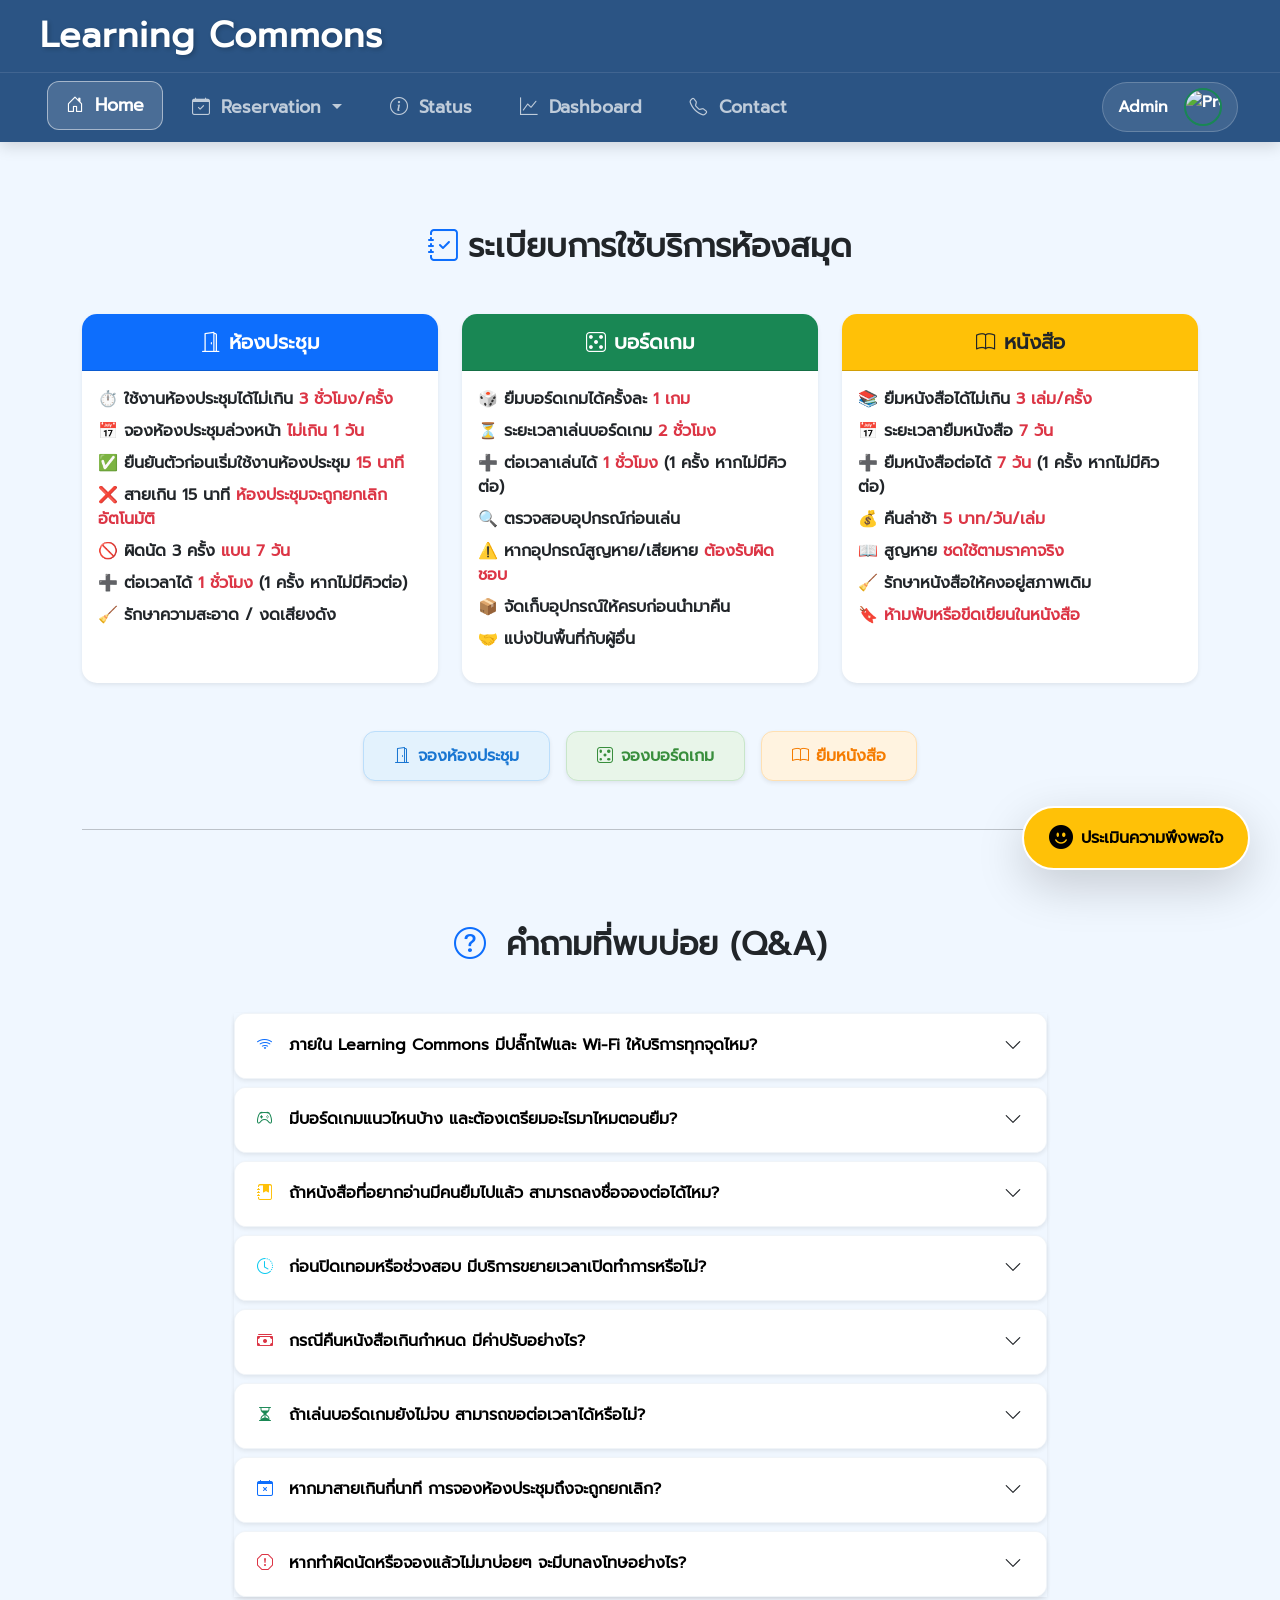
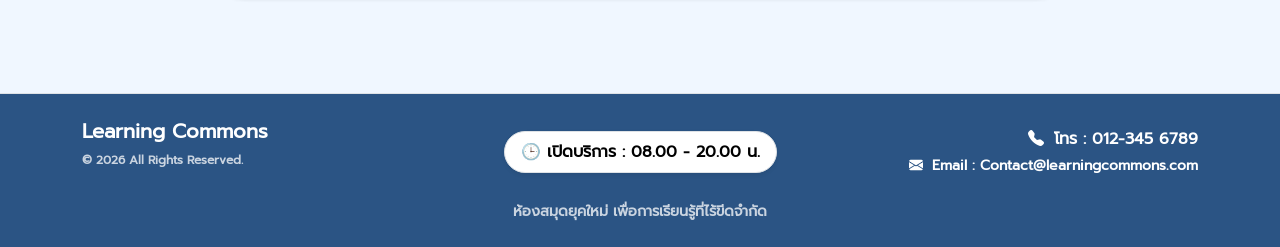
==== index.html @ 5c9a7c36 "Library system - Supabase version" ====
<!DOCTYPE html>
<html lang="en">

<head>
    <meta charset="UTF-8">
    <meta name="viewport" content="width=device-width, initial-scale=1.0">
    <title>Library System</title>
    <link href="https://cdn.jsdelivr.net/npm/bootstrap@5.3.0/dist/css/bootstrap.min.css" rel="stylesheet">
    <link rel="stylesheet" href="https://cdn.jsdelivr.net/npm/bootstrap-icons@1.11.1/font/bootstrap-icons.css">

    <style>
        /* 1. ฟอนต์ Prompt ตัวหนาทั้งเว็บ */
        @font-face {
            font-family: 'PromptRegular';
            src: url('PromptRegular.ttf') format('truetype');
        }
        * {
            font-family: 'PromptRegular' !important;
            font-weight: bold !important;
        }
        body { background-color: #f0f7ff !important; }

        /* 2. การตกแต่ง Header & Navbar */
        .main-header {
            background: #2b5484;
            box-shadow: 0 4px 15px rgba(0,0,0,0.15);
        }

        /* บรรทัดบน: Logo + Title */
        .header-top {
            padding: 15px 40px;
            display: flex;
            align-items: center;
            border-bottom: 1px solid rgba(255,255,255,0.1);
        }
        .nav-logo-large {
            height: 85px;
            width: auto;
            margin-right: 25px;
        }
        .learning-title {
            color: #ffffff;
            font-size: 2.2rem;
            margin: 0;
            letter-spacing: 1px;
            text-shadow: 2px 2px 4px rgba(0,0,0,0.2);
        }

        /* บรรทัดล่าง: Menu + Admin */
        .navbar-custom {
            padding: 5px 30px !important;
        }

        /* เมนูฝั่งซ้าย */
        .navbar-nav .nav-link {
            color: rgba(255,255,255,0.7) !important;
            font-size: 1.1rem;
            padding: 10px 18px !important;
            margin: 5px;
            border: 1px solid transparent;
            border-radius: 12px;
            transition: all 0.3s ease;
        }

        /* Hover & Active State: กรอบจะค้างเมื่ออยู่หน้านั้นๆ */
        .navbar-nav .nav-link:hover,
        .navbar-nav .nav-link.active {
            color: #ffffff !important;
            border: 1px solid rgba(255,255,255,0.5);
            background: rgba(255,255,255,0.15);
            transform: translateY(-2px);
        }

        /* เมนู Admin ฝั่งขวา */
        .admin-dropdown .btn-admin {
            background: rgba(255,255,255,0.1);
            border: 1px solid rgba(255,255,255,0.2);
            border-radius: 50px;
            padding: 5px 15px;
            display: flex;
            align-items: center;
            color: white;
            transition: 0.3s;
        }
        .admin-dropdown .btn-admin:hover {
            background: rgba(255,255,255,0.2);
        }
        .admin-dropdown .dropdown-toggle::after { display: none; }

        /* Dropdown Menu Style */
        .dropdown-menu {
            border-radius: 15px;
            border: none;
            box-shadow: 0 10px 25px rgba(0,0,0,0.2);
            margin-top: 10px;
            padding: 8px;
            overflow: hidden;
        }
        .dropdown-item {
            border-radius: 10px;
            padding: 10px 15px;
            font-size: 0.95rem;
            transition: 0.2s;
        }
        .dropdown-item i { margin-right: 10px; color: #2b5484; }
        .dropdown-item:hover, .dropdown-item.active {
            background-color: #f0f7ff;
            color: #2b5484 !important;
        }
        .dropdown-item.active { font-weight: bold; }
        .text-danger:hover { background-color: #fff1f0 !important; }

        /* สไตล์ระเบียบการ (Rule Cards) */
        .rule-list { list-style: none; }
        .rule-list li {
            position: relative; padding-left: 28px; margin-bottom: 12px;
            font-size: 0.95rem; color: #444; line-height: 1.4;
        }
        .rule-list li::before {
            content: "\F26A"; font-family: "bootstrap-icons";
            position: absolute; left: 0; color: #0d6efd; font-weight: bold;
        }
        .rule-card {
            transition: transform 0.3s ease, box-shadow 0.3s ease;
            border-radius: 15px; overflow: hidden;
        }
        .rule-card:hover { transform: translateY(-10px); box-shadow: 0 12px 25px rgba(0,0,0,0.1) !important; }
        .rule-list b { color: #dc3545; font-weight: 700; }

        /* สไตล์ปุ่ม Action */
        .btn-custom {
            padding: 12px 30px; border-radius: 12px; transition: all 0.3s ease;
            text-decoration: none; display: inline-flex; align-items: center; font-weight: bold;
        }
        .btn-room { background: #e3f2fd; color: #1976d2; border: 1px solid #bbdefb; }
        .btn-game { background: #e8f5e9; color: #388e3c; border: 1px solid #c8e6c9; }
        .btn-book { background: #fff3e0; color: #f57c00; border: 1px solid #ffe0b2; }
        .btn-custom:hover { transform: translateY(-3px) scale(1.05); filter: brightness(0.95); box-shadow: 0 5px 15px rgba(0,0,0,0.08); }

        /* สไตล์ Q&A (คำถามสีดำ - คำตอบสีแดง) */
        .accordion-item {
            border-radius: 12px !important; overflow: hidden;
            border: 1px solid #f0f4f8 !important; background: white;
        }
        .faq-question {
            background-color: white !important;
            color: #000000 !important;
            padding: 22px !important; box-shadow: none !important;
        }
        .faq-question:not(.collapsed) {
            background-color: #f8fbff !important;
            border-bottom: 1px solid #f1f4f9;
        }
        .faq-answer {
            color: #dc3545 !important;
            background-color: #ffffff;
            padding: 20px 25px 20px 65px !important;
            font-size: 1rem; line-height: 1.7;
        }
        .accordion-button::after { background-size: 1.1rem; }

        /* สไตล์ปุ่มลอย (Floating Feedback Button) - สีเหลือง Warning */
        .floating-feedback-btn {
            position: fixed;
            bottom: 30px;
            right: 30px;
            z-index: 9999;
            padding: 12px 25px;
            border-radius: 50px;
            border: 2px solid #fff;
            transition: transform 0.3s ease, box-shadow 0.3s ease;
            display: flex;
            align-items: center;
            background-color: #ffc107 !important;
            color: #000 !important;
        }
        .floating-feedback-btn:hover {
            transform: scale(1.1) translateY(-5px);
            box-shadow: 0 10px 20px rgba(0,0,0,0.2) !important;
        }

        /* ปุ่มส่งใน Modal - เทา-ดำ */
        .submit-btn-custom {
            background-color: #343a40 !important;
            border: none;
            color: #fff !important;
        }
        .submit-btn-custom:hover {
            background-color: #23272b !important;
        }

        /* สไตล์ไอคอนหัวใจ (ตัวโลโก้มีสี แต่ไม่มีพื้นหลัง) */
        .feedback-heart-icon {
            background: none !important;
            box-shadow: none !important;
        }
        .feedback-teal-text {
            color: #17a2b8 !important;
        }

        /* สไตล์ Rating & Modal */
        .rating-option { cursor: pointer; }
        .rating-box { color: #ccc; transition: all 0.2s; }

        .rating-red .btn-check:checked + .rating-box { color: #dc3545 !important; transform: scale(1.2); }
        .rating-yellow .btn-check:checked + .rating-box { color: #ffc107 !important; transform: scale(1.2); }
        .rating-green .btn-check:checked + .rating-box { color: #198754 !important; transform: scale(1.2); }

        .btn-check:checked + .rating-box span { font-weight: bold; color: #212529; }
        .modal-content { background-image: radial-gradient(circle at top right, #fff9e6, #ffffff); }
        .form-control:focus { background-color: #f8f9fa !important; box-shadow: none; border: 1px solid #17a2b8; }

        /* สไตล์ของ Footer */
        .main-footer {
            background: #2b5484;
            color: white;
            padding: 25px 0;
            border-top: 3px solid rgba(255,255,255,0.1);
            width: 100%;
            margin-top: auto;
        }
        .footer-contact-pill {
            background: rgba(255,255,255,0.15);
            padding: 10px 25px;
            border-radius: 50px;
            display: inline-block;
            font-size: 1.1rem;
            border: 1px solid rgba(255,255,255,0.2);
        }
        .accordion { margin-bottom: 0 !important; }
    </style>
</head>

<body>

<header class="main-header sticky-top">
    <div class="header-top d-none d-lg-flex">
        <img src="Pic-Decorate/logo.png" alt="Logo" class="nav-logo-large" onerror="this.style.display='none'">
        <h1 class="learning-title">Learning Commons</h1>
    </div>

    <nav class="navbar navbar-expand-lg navbar-dark navbar-custom">
        <div class="container-fluid">
            <button class="navbar-toggler" type="button" data-bs-toggle="collapse" data-bs-target="#navContent">
                <span class="navbar-toggler-icon"></span>
            </button>

            <div class="collapse navbar-collapse" id="navContent">
                <ul class="navbar-nav me-auto">
                    <li class="nav-item">
                        <a class="nav-link active" href="Index.html">
                            <i class="bi bi-house-door me-1"></i> Home
                        </a>
                    </li>

                    <li class="nav-item dropdown">
                        <a class="nav-link dropdown-toggle" href="#" role="button" data-bs-toggle="dropdown">
                            <i class="bi bi-calendar-check me-1"></i> Reservation
                        </a>
                        <ul class="dropdown-menu">
                            <li><a class="dropdown-item" href="Boardgame.html">Boardgames</a></li>
                            <li><hr class="dropdown-divider"></li>
                            <li><a class="dropdown-item" href="Book.html">Books</a></li>
                            <li><hr class="dropdown-divider"></li>
                            <li><a class="dropdown-item" href="Room.html">Rooms</a></li>
                        </ul>
                    </li>

                    <li class="nav-item">
                        <a class="nav-link" href="Status.html">
                            <i class="bi bi-info-circle me-1"></i> Status
                        </a>
                    </li>

                    <li class="nav-item">
                        <a class="nav-link" href="Dashboard.html">
                            <i class="bi bi-graph-up me-1"></i> Dashboard
                        </a>
                    </li>

                    <li class="nav-item">
                        <a class="nav-link" href="Contact.html">
                            <i class="bi bi-telephone me-1"></i> Contact
                        </a>
                    </li>
                </ul>

                <div class="dropdown admin-dropdown">
                    <button class="btn btn-admin dropdown-toggle" type="button" data-bs-toggle="dropdown">
                        <span class="me-3 fw-bold d-none d-sm-inline">Admin</span>
                        <img src="https://ui-avatars.com/api/?name=Admin&background=0D8ABC&color=fff"
                             alt="Profile" width="38" height="38" class="rounded-circle border border-2 border-success">
                    </button>
                    <ul class="dropdown-menu dropdown-menu-end shadow">
                        <li><a class="dropdown-item" href="Profile.html"><i class="bi bi-person-circle"></i> My Profile</a></li>
                        <li><a class="dropdown-item" href="Settings.html"><i class="bi bi-gear-fill"></i> Settings</a></li>
                        <li><hr class="dropdown-divider"></li>
                        <li><a class="dropdown-item text-danger" href="Logout.html"><i class="bi bi-box-arrow-right"></i> Sign Out</a></li>
                    </ul>
                </div>
            </div>
        </div>
    </nav>
</header>

<!-- Home -->
<div class="container py-5">
    <h2 class="text-center mb-5 fw-bold text-dark">
        <br>
        <i class="bi bi-journal-check me-2 text-primary"></i>ระเบียบการใช้บริการห้องสมุด
    </h2>

    <div class="row g-4 justify-content-center">
        <div class="col-lg-4 col-md-6">
            <div class="card h-100 border-0 shadow-sm rule-card">
                <div class="card-header bg-primary text-white py-3 text-center">
                    <h5 class="card-title mb-0"><i class="bi bi-door-open me-2"></i>ห้องประชุม</h5>
                </div>
                <div class="card-body">
                    <ul class="list-unstyled">
                        <li class="mb-2">⏱️ ใช้งานห้องประชุมได้ไม่เกิน <b class="text-danger">3 ชั่วโมง/ครั้ง</b></li>
                        <li class="mb-2">📅 จองห้องประชุมล่วงหน้า <b class="text-danger">ไม่เกิน 1 วัน</b></li>
                        <li class="mb-2">✅ ยืนยันตัวก่อนเริ่มใช้งานห้องประชุม <b class="text-danger">15 นาที</b></li>
                        <li class="mb-2">❌ สายเกิน 15 นาที <b class="text-danger">ห้องประชุมจะถูกยกเลิกอัตโนมัติ</b></li>
                        <li class="mb-2">🚫 ผิดนัด 3 ครั้ง <b class="text-danger">แบน 7 วัน</b></li>
                        <li class="mb-2">➕ ต่อเวลาได้ <b class="text-danger">1 ชั่วโมง</b> (1 ครั้ง หากไม่มีคิวต่อ)</li>
                        <li class="mb-2">🧹 รักษาความสะอาด / งดเสียงดัง</li>
                    </ul>
                </div>
            </div>
        </div>

        <div class="col-lg-4 col-md-6">
            <div class="card h-100 border-0 shadow-sm rule-card">
                <div class="card-header bg-success text-white py-3 text-center">
                    <h5 class="card-title mb-0"><i class="bi bi-dice-5 me-2"></i>บอร์ดเกม</h5>
                </div>
                <div class="card-body">
                    <ul class="list-unstyled">
                        <li class="mb-2">🎲 ยืมบอร์ดเกมได้ครั้งละ <b class="text-danger">1 เกม</b></li>
                        <li class="mb-2">⏳ ระยะเวลาเล่นบอร์ดเกม <b class="text-danger">2 ชั่วโมง</b></li>
                        <li class="mb-2">➕ ต่อเวลาเล่นได้ <b class="text-danger">1 ชั่วโมง</b> (1 ครั้ง หากไม่มีคิวต่อ)</li>
                        <li class="mb-2">🔍 ตรวจสอบอุปกรณ์ก่อนเล่น</li>
                        <li class="mb-2">⚠️ หากอุปกรณ์สูญหาย/เสียหาย <b class="text-danger">ต้องรับผิดชอบ</b></li>
                        <li class="mb-2">📦 จัดเก็บอุปกรณ์ให้ครบก่อนนำมาคืน</li>
                        <li class="mb-2">🤝 แบ่งปันพื้นที่กับผู้อื่น</li>
                    </ul>
                </div>
            </div>
        </div>

        <div class="col-lg-4 col-md-12">
            <div class="card h-100 border-0 shadow-sm rule-card">
                <div class="card-header bg-warning text-dark py-3 text-center">
                    <h5 class="card-title mb-0"><i class="bi bi-book me-2"></i>หนังสือ</h5>
                </div>
                <div class="card-body">
                    <ul class="list-unstyled">
                        <li class="mb-2">📚 ยืมหนังสือได้ไม่เกิน <b class="text-danger">3 เล่ม/ครั้ง</b></li>
                        <li class="mb-2">📅 ระยะเวลายืมหนังสือ <b class="text-danger">7 วัน</b></li>
                        <li class="mb-2">➕ ยืมหนังสือต่อได้ <b class="text-danger">7 วัน</b> (1 ครั้ง หากไม่มีคิวต่อ)</li>
                        <li class="mb-2">💰 คืนล่าช้า <b class="text-danger">5 บาท/วัน/เล่ม</b></li>
                        <li class="mb-2">📖 สูญหาย <b class="text-danger">ชดใช้ตามราคาจริง</b></li>
                        <li class="mb-2">🧹 รักษาหนังสือให้คงอยู่สภาพเดิม</li>
                        <li class="mb-2">🔖 <span class="text-danger"><b>ห้ามพับหรือขีดเขียนในหนังสือ</b></span></li>
                    </ul>
                </div>
            </div>
        </div>
    </div>
    <br>
    <br>

    <div class="action-group d-flex justify-content-center flex-wrap gap-3 mb-5">
        <a href="Room.html" class="btn btn-custom btn-room shadow-sm">
            <i class="bi bi-door-open me-2"></i> จองห้องประชุม
        </a>
        <a href="Boardgame.html" class="btn btn-custom btn-game shadow-sm">
            <i class="bi bi-dice-5 me-2"></i> จองบอร์ดเกม
        </a>
        <a href="Book.html" class="btn btn-custom btn-book shadow-sm">
            <i class="bi bi-book me-2"></i> ยืมหนังสือ
        </a>
    </div>

    <hr class="container opacity-10 my-5">

    <div class="container py-5">
        <h2 class="text-center mb-5 fw-bold text-dark">
            <i class="bi bi-question-circle me-2 text-primary"></i> คำถามที่พบบ่อย (Q&A)
        </h2>

        <div class="row justify-content-center">
            <div class="col-lg-9">
                <div class="accordion shadow-sm" id="mainFaqAccordion">

                    <div class="accordion-item border-0 mb-2 shadow-sm">
                        <h2 class="accordion-header">
                            <button class="accordion-button collapsed faq-question fw-bold" type="button" data-bs-toggle="collapse" data-bs-target="#faq1">
                                <i class="bi bi-wifi me-3 text-primary"></i> ภายใน Learning Commons มีปลั๊กไฟและ Wi-Fi ให้บริการทุกจุดไหม?
                            </button>
                        </h2>
                        <div id="faq1" class="accordion-collapse collapse" data-bs-parent="#mainFaqAccordion">
                            <div class="accordion-body faq-answer">
                                ตอบ : มีปลั๊กไฟและสัญญาณ Wi-Fi ความเร็วสูงครอบคลุมทุกที่นั่ง เพื่อสนับสนุนการทำงานและการวิจัยของสมาชิกอย่างเต็มที่
                            </div>
                        </div>
                    </div>

                    <div class="accordion-item border-0 mb-2 shadow-sm">
                        <h2 class="accordion-header">
                            <button class="accordion-button collapsed faq-question fw-bold" type="button" data-bs-toggle="collapse" data-bs-target="#faq2">
                                <i class="bi bi-controller me-3 text-success"></i> มีบอร์ดเกมแนวไหนบ้าง และต้องเตรียมอะไรมาไหมตอนยืม?
                            </button>
                        </h2>
                        <div id="faq2" class="accordion-collapse collapse" data-bs-parent="#mainFaqAccordion">
                            <div class="accordion-body faq-answer">
                                ตอบ : เรามีบอร์ดเกมหลากหลายแนว ทั้งแนววางแผนและปาร์ตี้ เพียงยื่นบัตรสมาชิกก็ยืมได้ครั้งละ 1 เกม เล่นได้ 2 ชั่วโมง
                            </div>
                        </div>
                    </div>

                    <div class="accordion-item border-0 mb-2 shadow-sm">
                        <h2 class="accordion-header">
                            <button class="accordion-button collapsed faq-question fw-bold" type="button" data-bs-toggle="collapse" data-bs-target="#faq3">
                                <i class="bi bi-journal-bookmark-fill me-3 text-warning"></i> ถ้าหนังสือที่อยากอ่านมีคนยืมไปแล้ว สามารถลงชื่อจองต่อได้ไหม?
                            </button>
                        </h2>
                        <div id="faq3" class="accordion-collapse collapse" data-bs-parent="#mainFaqAccordion">
                            <div class="accordion-body faq-answer">
                                ตอบ : สามารถลงชื่อจองคิวไว้ได้ ซึ่งหนังสือที่มีคิวจองต่อจะไม่สามารถต่ออายุการยืมได้ เพื่อแบ่งปันให้สมาชิกท่านอื่น
                            </div>
                        </div>
                    </div>

                    <div class="accordion-item border-0 mb-2 shadow-sm">
                        <h2 class="accordion-header">
                            <button class="accordion-button collapsed faq-question fw-bold" type="button" data-bs-toggle="collapse" data-bs-target="#faq4">
                                <i class="bi bi-clock-history me-3 text-info"></i> ก่อนปิดเทอมหรือช่วงสอบ มีบริการขยายเวลาเปิดทำการหรือไม่?
                            </button>
                        </h2>
                        <div id="faq4" class="accordion-collapse collapse" data-bs-parent="#mainFaqAccordion">
                            <div class="accordion-body faq-answer">
                                ตอบ : ในช่วงสัปดาห์สอบ Learning Commons มักจะมีกิจกรรม "Open Late" ขยายเวลาให้บริการ สามารถติดตามประกาศได้ทางหน้าเพจของเรา
                            </div>
                        </div>
                    </div>

                    <div class="accordion-item border-0 mb-2 shadow-sm">
                        <h2 class="accordion-header">
                            <button class="accordion-button collapsed faq-question fw-bold" type="button" data-bs-toggle="collapse" data-bs-target="#faq5">
                                <i class="bi bi-cash-stack me-3 text-danger"></i> กรณีคืนหนังสือเกินกำหนด มีค่าปรับอย่างไร?
                            </button>
                        </h2>
                        <div id="faq5" class="accordion-collapse collapse" data-bs-parent="#mainFaqAccordion">
                            <div class="accordion-body faq-answer">
                                ตอบ : มีค่าปรับเล่มละ 5 บาทต่อวัน
                            </div>
                        </div>
                    </div>

                    <div class="accordion-item border-0 mb-2 shadow-sm">
                        <h2 class="accordion-header">
                            <button class="accordion-button collapsed faq-question fw-bold" type="button" data-bs-toggle="collapse" data-bs-target="#faq6">
                                <i class="bi bi-hourglass-split me-3 text-success"></i> ถ้าเล่นบอร์ดเกมยังไม่จบ สามารถขอต่อเวลาได้หรือไม่?
                            </button>
                        </h2>
                        <div id="faq6" class="accordion-collapse collapse" data-bs-parent="#mainFaqAccordion">
                            <div class="accordion-body faq-answer">
                                ตอบ : สามารถขอต่อเวลาได้อีก 1 ชั่วโมง ในกรณีที่ไม่มีคิวผู้ใช้งานอื่นรอต่ออยู่
                            </div>
                        </div>
                    </div>

                    <div class="accordion-item border-0 mb-2 shadow-sm">
                        <h2 class="accordion-header">
                            <button class="accordion-button collapsed faq-question fw-bold" type="button" data-bs-toggle="collapse" data-bs-target="#faq7">
                                <i class="bi bi-calendar-x me-3 text-primary"></i> หากมาสายเกินกี่นาที การจองห้องประชุมถึงจะถูกยกเลิก?
                            </button>
                        </h2>
                        <div id="faq7" class="accordion-collapse collapse" data-bs-parent="#mainFaqAccordion">
                            <div class="accordion-body faq-answer">
                                ตอบ : ระบบจะยกเลิกการจองโดยอัตโนมัติหากผู้ใช้บริการมายืนยันตัวตนช้ากว่า 15 นาที
                            </div>
                        </div>
                    </div>

                    <div class="accordion-item border-0 shadow-sm">
                        <h2 class="accordion-header">
                            <button class="accordion-button collapsed faq-question fw-bold" type="button" data-bs-toggle="collapse" data-bs-target="#faq8">
                                <i class="bi bi-exclamation-octagon me-3 text-danger"></i> หากทำผิดนัดหรือจองแล้วไม่มาบ่อยๆ จะมีบทลงโทษอย่างไร?
                            </button>
                        </h2>
                        <div id="faq8" class="accordion-collapse collapse" data-bs-parent="#mainFaqAccordion">
                            <div class="accordion-body faq-answer">
                                ตอบ : หากผิดนัดสะสมครบ 3 ครั้ง สมาชิกจะถูกระงับสิทธิ์การใช้งาน (แบน) เป็นเวลา 7 วัน
                            </div>
                        </div>
                    </div>
                </div>
            </div>
        </div>
    </div>
</div>

<!-- Rate -->
<button type="button" class="btn btn-warning shadow-lg floating-feedback-btn" data-bs-toggle="modal" data-bs-target="#feedbackModal">
    <i class="bi bi-emoji-smile-fill fs-4 me-2"></i>
    <span class="fw-bold">ประเมินความพึงพอใจ</span>
</button>

<div class="modal fade" id="feedbackModal" tabindex="-1" aria-hidden="true">
    <div class="modal-dialog modal-dialog-centered">
        <div class="modal-content border-0 shadow" style="border-radius: 20px;">
            <div class="modal-header border-0 pb-0">
                <button type="button" class="btn-close" data-bs-dismiss="modal" aria-label="Close"></button>
            </div>
            <div class="modal-body p-4 pt-0 text-center">
                <div class="feedback-heart-icon mb-3">
                    <i class="bi bi-chat-heart fs-1 feedback-teal-text"></i>
                </div>
                <h4 class="fw-bold text-dark mb-2">เราบริการเป็นอย่างไรบ้าง?</h4>
                <p class="text-muted small mb-4">ความคิดเห็นของท่านช่วยให้เราพัฒนา Learning Commons ให้ดียิ่งขึ้นครับ</p>

                <form action="Index.html" method="GET">
                    <div class="d-flex justify-content-around mb-4">
                        <label class="rating-option rating-red">
                            <input type="radio" name="score" value="1" class="btn-check">
                            <div class="rating-box text-center">
                                <i class="bi bi-emoji-frown fs-1"></i>
                                <span class="d-block small mt-1">ปรับปรุง</span>
                            </div>
                        </label>
                        <label class="rating-option rating-yellow">
                            <input type="radio" name="score" value="3" class="btn-check" checked>
                            <div class="rating-box text-center">
                                <i class="bi bi-emoji-neutral fs-1"></i>
                                <span class="d-block small mt-1">ปานกลาง</span>
                            </div>
                        </label>
                        <label class="rating-option rating-green">
                            <input type="radio" name="score" value="5" class="btn-check">
                            <div class="rating-box text-center">
                                <i class="bi bi-emoji-laughing fs-1"></i>
                                <span class="d-block small mt-1">ดีเยี่ยม</span>
                            </div>
                        </label>
                    </div>

                    <div class="form-floating mb-3">
                        <textarea class="form-control border-0 bg-light" name="comment" placeholder="ข้อเสนอแนะ..." id="floatingTextarea" style="height: 100px; border-radius: 12px;"></textarea>
                        <label for="floatingTextarea" class="text-muted">ข้อเสนอแนะเพิ่มเติม...</label>
                    </div>

                    <button type="submit" class="btn btn-dark w-100 py-3 fw-bold shadow-sm submit-btn-custom" style="border-radius: 12px;">
                        ส่งความคิดเห็น <i class="bi bi-send ms-2"></i>
                    </button>
                </form>
            </div>
        </div>
    </div>
</div>

<!-- Footer -->
<footer class="main-footer py-6" style="background: #2b5484; border-top: 1px solid #dee2e6;">
    <div class="container">
        <div class="row g-4 align-items-center text-center text-md-start">
            <div class="col-md-4">
                <h5 class="col-12">Learning Commons</h5>
                <p class="small opacity-75 " style="font-size: 0.75rem;">&copy; 2026 All Rights Reserved.</p>
            </div>

            <div class="col-md-4 text-center">
                <div class="d-inline-block px-3 py-2 bg-white shadow-sm rounded-pill border">
                    <b class="text-black">🕒 เปิดบริการ : 08.00 - 20.00 น.</b>
                </div>
            </div>

            <div class="col-md-4 text-md-end text-center">
                <div class="mb-1">
                    <i class="bi bi-telephone-fill me-1 text-white"></i>
                    <b>โทร :</b> 012-345 6789
                </div>
                <div class="small">
                    <i class="bi bi-envelope-fill me-1 text-white"></i>
                    <b>Email :</b> Contact@learningcommons.com
                </div>
            </div>
        </div>

        <div class="row mt-3">
            <div class="col-12 text-center opacity-75" style="font-size: 0.90rem;">
                ห้องสมุดยุคใหม่ เพื่อการเรียนรู้ที่ไร้ขีดจำกัด
            </div>
        </div>
    </div>
</footer>

<script src="https://cdn.jsdelivr.net/npm/bootstrap@5.3.0/dist/js/bootstrap.bundle.min.js"></script>
<script>
    window.addEventListener('scroll', function() {
        const btn = document.querySelector('.floating-feedback-btn');
        const footer = document.querySelector('.main-footer');
        if (!footer || !btn) return;

        const scrollPos = window.innerHeight + window.scrollY;
        const footerTop = footer.offsetTop;

        if (scrollPos >= footerTop) {
            btn.style.position = 'absolute';
            btn.style.top = (footerTop - btn.offsetHeight - 30) + 'px';
            btn.style.bottom = 'auto';
        } else {
            btn.style.position = 'fixed';
            btn.style.top = '';
            btn.style.bottom = '30px';
        }
    });
</script>
</body>
</html>
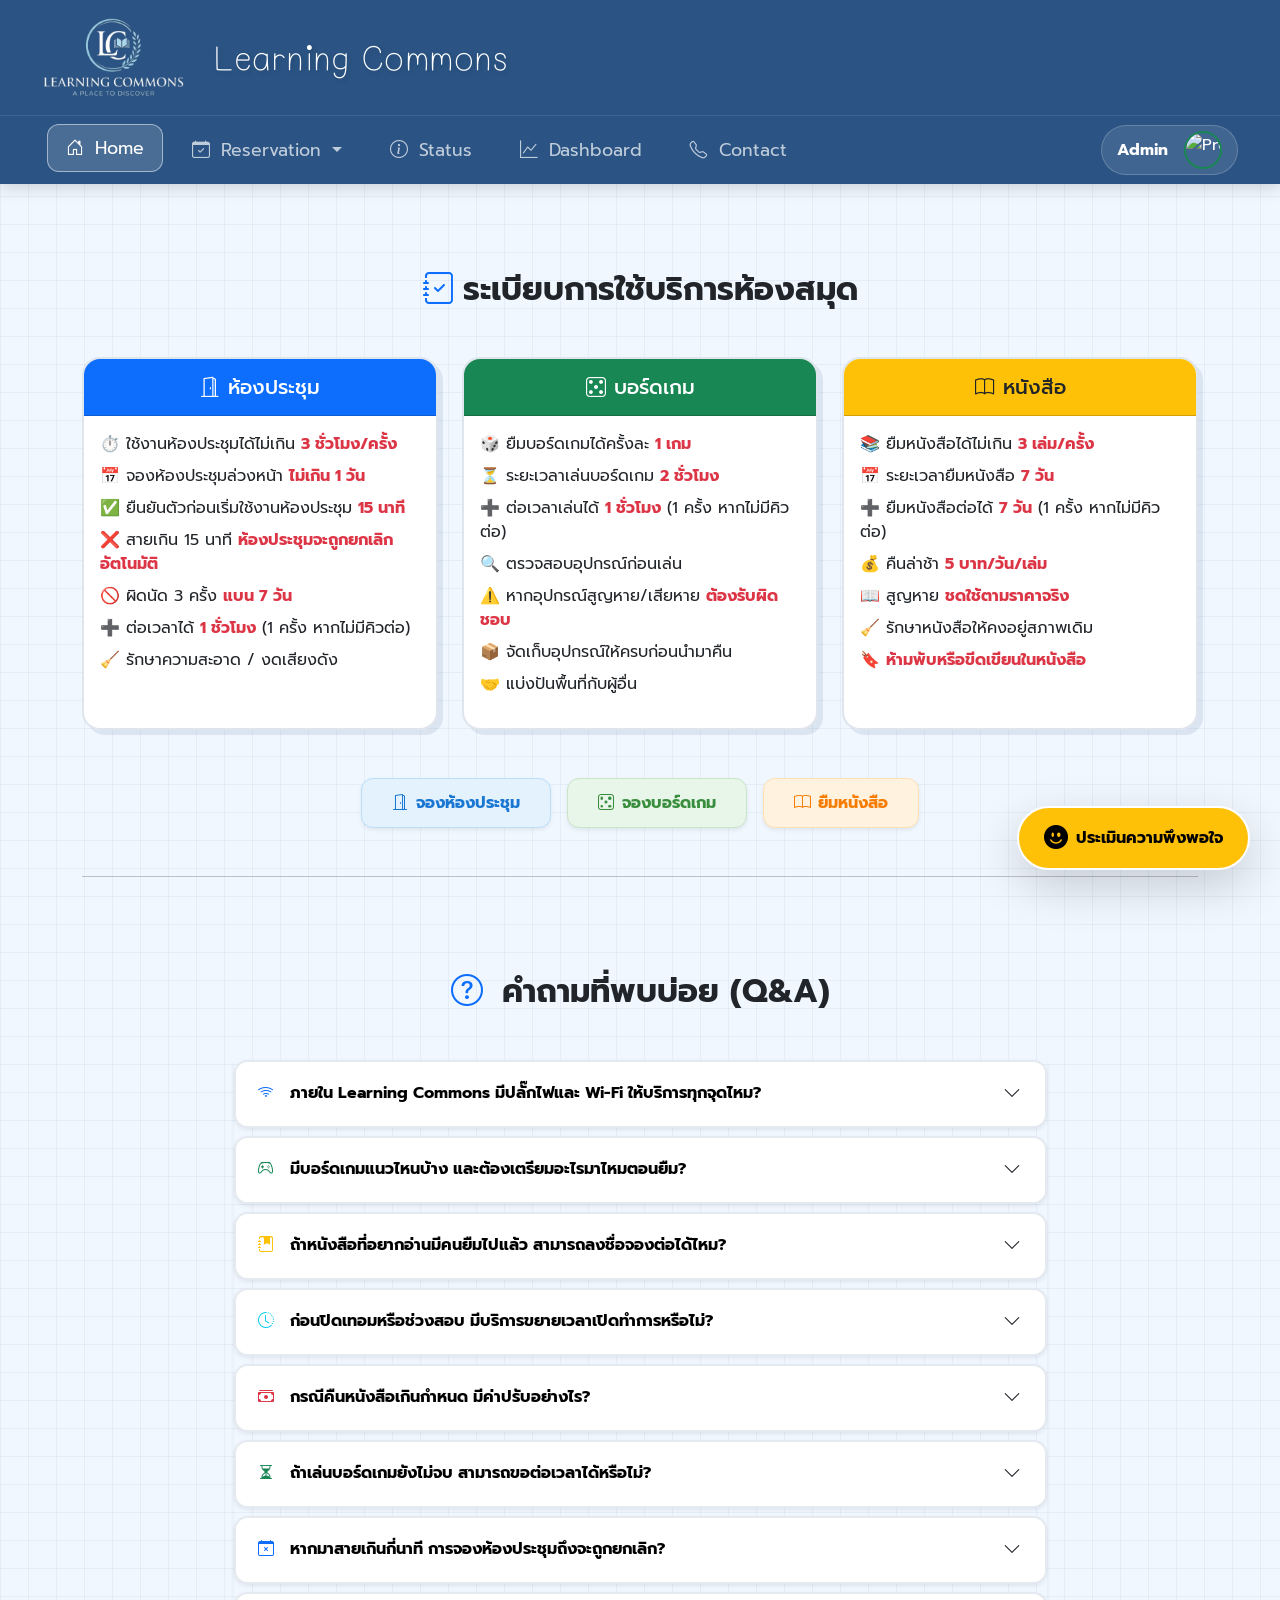
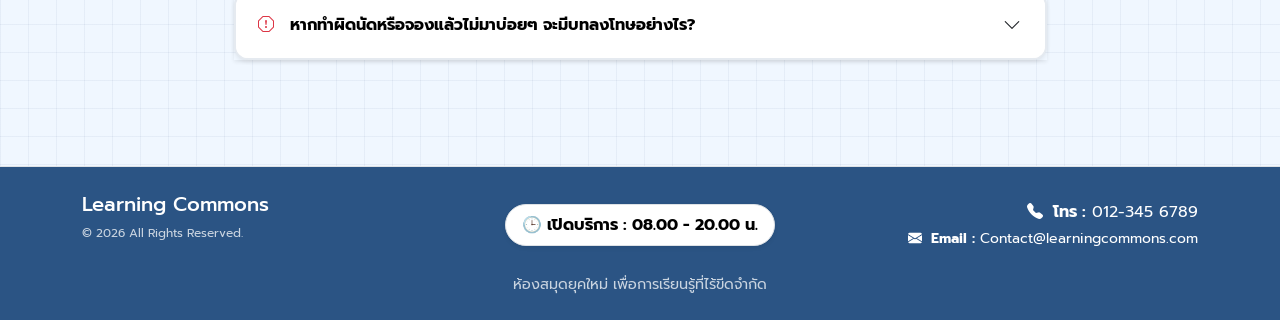
==== commit 791608b0: "update" ====
--- a/index.html
+++ b/index.html
@@ -14,10 +14,7 @@
             font-family: 'PromptRegular';
             src: url('PromptRegular.ttf') format('truetype');
         }
-        * {
-            font-family: 'PromptRegular' !important;
-            font-weight: bold !important;
-        }
+        * { font-family: 'Prompt', 'PromptRegular', sans-serif !important; }
         body { background-color: #f0f7ff !important; }
 
         /* 2. การตกแต่ง Header & Navbar */
@@ -178,6 +175,17 @@
             transform: scale(1.1) translateY(-5px);
             box-shadow: 0 10px 20px rgba(0,0,0,0.2) !important;
         }
+    /* Responsive: บนมือถือย่อปุ่มประเมินความพึงพอใจให้เหลือแค่ไอคอนกลม ไม่บังเนื้อหา */
+    @media (max-width: 576px) {
+        .floating-feedback-btn {
+            width: 52px; height: 52px; padding: 0 !important;
+            border-radius: 50%; justify-content: center;
+            bottom: 16px !important; right: 16px !important;
+        }
+        .floating-feedback-btn .feedback-btn-text { display: none; }
+        .floating-feedback-btn i { margin: 0 !important; font-size: 1.3rem; }
+    }
+
 
         /* ปุ่มส่งใน Modal - เทา-ดำ */
         .submit-btn-custom {
@@ -229,6 +237,12 @@
         }
         .accordion { margin-bottom: 0 !important; }
     </style>
+    <!-- Google Fonts: real "Prompt" weights, so headings/body can differ in weight -->
+    <link rel="preconnect" href="https://fonts.googleapis.com">
+    <link rel="preconnect" href="https://fonts.gstatic.com" crossorigin>
+    <link href="https://fonts.googleapis.com/css2?family=Prompt:wght@300;400;500;600;700;800&display=swap" rel="stylesheet">
+    <!-- Shared decoration styles (same colors, nicer look) -->
+    <link rel="stylesheet" href="decor.css">
 </head>
 
 <body>
@@ -236,7 +250,7 @@
 <header class="main-header sticky-top">
     <div class="header-top d-none d-lg-flex">
         <img src="Pic-Decorate/logo.png" alt="Logo" class="nav-logo-large" onerror="this.style.display='none'">
-        <h1 class="learning-title">Learning Commons</h1>
+        <h1 class="learning-title display-heading">Learning Commons</h1>
     </div>
 
     <nav class="navbar navbar-expand-lg navbar-dark navbar-custom">
@@ -248,7 +262,7 @@
             <div class="collapse navbar-collapse" id="navContent">
                 <ul class="navbar-nav me-auto">
                     <li class="nav-item">
-                        <a class="nav-link active" href="Index.html">
+                        <a class="nav-link active" href="index.html">
                             <i class="bi bi-house-door me-1"></i> Home
                         </a>
                     </li>
@@ -506,7 +520,7 @@
 <!-- Rate -->
 <button type="button" class="btn btn-warning shadow-lg floating-feedback-btn" data-bs-toggle="modal" data-bs-target="#feedbackModal">
     <i class="bi bi-emoji-smile-fill fs-4 me-2"></i>
-    <span class="fw-bold">ประเมินความพึงพอใจ</span>
+    <span class="fw-bold feedback-btn-text">ประเมินความพึงพอใจ</span>
 </button>
 
 <div class="modal fade" id="feedbackModal" tabindex="-1" aria-hidden="true">
@@ -522,7 +536,7 @@
                 <h4 class="fw-bold text-dark mb-2">เราบริการเป็นอย่างไรบ้าง?</h4>
                 <p class="text-muted small mb-4">ความคิดเห็นของท่านช่วยให้เราพัฒนา Learning Commons ให้ดียิ่งขึ้นครับ</p>
 
-                <form action="Index.html" method="GET">
+                <form action="index.html" method="GET">
                     <div class="d-flex justify-content-around mb-4">
                         <label class="rating-option rating-red">
                             <input type="radio" name="score" value="1" class="btn-check">
--- a/decor.css
+++ b/decor.css
@@ -0,0 +1,214 @@
+/* =========================================================
+   decor.css
+   ---------------------------------------------------------
+   Shared "look & feel" file for every page of the site.
+   This file does NOT introduce any new brand colors.
+   It only reuses the colors already in the project:
+     - Primary (navy blue)   #2B5384
+     - Secondary (light bg)  #F0F7FF
+     - Success (green)       #3B6540
+     - Warning (red)         #AB1C1C
+     - Button1 (blue)        #1257A5
+     - Button2 (yellow)      #F4BC13
+   Everything below is only DECORATION: borders, shadows,
+   spacing, animation. No colors were invented.
+   ========================================================= */
+
+/* ---- 1. Brand colors as CSS variables, so the rest of this
+          file (and any future page) can reuse them easily ---- */
+:root {
+    --c-primary: #2B5384;
+    --c-secondary: #F0F7FF;
+    --c-success: #3B6540;
+    --c-warning: #AB1C1C;
+    --c-button1: #1257A5;
+    --c-button2: #F4BC13;
+}
+
+/* ---- 2. Display font for English brand/title text only ----
+   CkPaperDemo.ttf is already in the project folder but was
+   never used. It only has Latin letters, so we use it ONLY
+   for short English titles (like "Learning Commons" or
+   "STATUS") and never for Thai text, so nothing breaks. */
+@font-face {
+    font-family: 'CkPaperDemo';
+    src: url('CkPaperDemo.ttf') format('truetype');
+    font-display: swap;
+}
+.display-heading {
+    font-family: 'CkPaperDemo', 'Prompt', sans-serif !important;
+    letter-spacing: 0.5px;
+}
+
+/* ---- 3. Soft "graph paper" background texture ----
+   A very faint grid using the primary color at low opacity,
+   drawn on top of the existing light-blue background. This
+   is what gives the "poster / sticker" feeling in the
+   reference image, without changing the background color. */
+body {
+    background-color: var(--c-secondary) !important;
+    background-image:
+        linear-gradient(rgba(43, 83, 132, 0.06) 1px, transparent 1px),
+        linear-gradient(90deg, rgba(43, 83, 132, 0.06) 1px, transparent 1px);
+    background-size: 28px 28px;
+}
+
+/* ---- 4. Cards: bolder outline + "sticker" offset shadow ----
+   Instead of a soft blurry shadow, cards now get a crisp,
+   offset shadow in the brand color. Cards also lift slightly
+   on hover, like a sticker being peeled up. */
+.card {
+    border: 2px solid rgba(43, 83, 132, 0.15) !important;
+    border-radius: 18px !important;
+    box-shadow: 5px 5px 0px rgba(43, 83, 132, 0.10) !important;
+    transition: transform 0.25s ease, box-shadow 0.25s ease !important;
+}
+.card:hover {
+    transform: translateY(-5px);
+    box-shadow: 8px 8px 0px rgba(43, 83, 132, 0.16) !important;
+}
+
+/* ---- 5. Buttons: a little "press" feeling ----
+   Buttons lift on hover and visibly press down on click,
+   which makes the site feel more interactive/alive. */
+.btn {
+    transition: transform 0.15s ease, box-shadow 0.15s ease !important;
+}
+.btn:hover {
+    transform: translateY(-2px);
+}
+.btn:active {
+    transform: translateY(1px) scale(0.98);
+}
+
+/* ---- 6. Modals: pop in instead of just appearing ---- */
+.modal-content {
+    border-radius: 20px !important;
+    border: 2px solid rgba(43, 83, 132, 0.12) !important;
+}
+.modal.show .modal-dialog {
+    animation: popIn 0.25s ease;
+}
+
+/* ---- 7. Form fields: a clear brand-colored focus glow ---- */
+.form-control:focus,
+.form-select:focus {
+    border-color: var(--c-button1) !important;
+    box-shadow: 0 0 0 3px rgba(18, 87, 165, 0.18) !important;
+}
+
+/* ---- 8. Badges & dropdowns: match the rounder, bolder style ---- */
+.badge {
+    border-radius: 50px !important;
+}
+.dropdown-menu {
+    border-radius: 16px !important;
+    border: 2px solid rgba(43, 83, 132, 0.10) !important;
+}
+
+/* ---- 9. Accordion (FAQ, etc.): rounder + brand focus color ---- */
+.accordion-item {
+    border-radius: 14px !important;
+    overflow: hidden;
+    border: 2px solid rgba(43, 83, 132, 0.12) !important;
+    margin-bottom: 10px;
+}
+.accordion-button:focus {
+    box-shadow: 0 0 0 3px rgba(18, 87, 165, 0.18) !important;
+}
+.accordion-button:not(.collapsed) {
+    color: var(--c-primary) !important;
+    background-color: rgba(43, 83, 132, 0.06) !important;
+}
+
+/* ---- 10. Entrance animations ----
+   Cards fade/slide in one after another (staggered) the
+   first time a page loads, and the navbar gently drops in. */
+@keyframes fadeInUp {
+    from { opacity: 0; transform: translateY(16px); }
+    to   { opacity: 1; transform: translateY(0); }
+}
+@keyframes popIn {
+    from { opacity: 0; transform: scale(0.92); }
+    to   { opacity: 1; transform: scale(1); }
+}
+@keyframes slideDown {
+    from { opacity: 0; transform: translateY(-16px); }
+    to   { opacity: 1; transform: translateY(0); }
+}
+
+.main-header {
+    animation: slideDown 0.4s ease;
+}
+
+/* Stagger up to the first 10 cards in any row/grid.
+   Cards after that just fade in together (no extra delay). */
+.row > div > .card,
+.row > .card {
+    animation: fadeInUp 0.45s ease both;
+}
+.row > div:nth-child(1) > .card,  .row > .card:nth-child(1)  { animation-delay: 0.03s; }
+.row > div:nth-child(2) > .card,  .row > .card:nth-child(2)  { animation-delay: 0.06s; }
+.row > div:nth-child(3) > .card,  .row > .card:nth-child(3)  { animation-delay: 0.09s; }
+.row > div:nth-child(4) > .card,  .row > .card:nth-child(4)  { animation-delay: 0.12s; }
+.row > div:nth-child(5) > .card,  .row > .card:nth-child(5)  { animation-delay: 0.15s; }
+.row > div:nth-child(6) > .card,  .row > .card:nth-child(6)  { animation-delay: 0.18s; }
+.row > div:nth-child(7) > .card,  .row > .card:nth-child(7)  { animation-delay: 0.21s; }
+.row > div:nth-child(8) > .card,  .row > .card:nth-child(8)  { animation-delay: 0.24s; }
+.row > div:nth-child(9) > .card,  .row > .card:nth-child(9)  { animation-delay: 0.27s; }
+.row > div:nth-child(10) > .card, .row > .card:nth-child(10) { animation-delay: 0.30s; }
+
+/* ---- 11. Small decorative accent dot ----
+   A tiny round dot in the brand yellow that can be added
+   next to a section title for a playful touch, e.g.:
+   <h2>My Title <span class="decor-dot"></span></h2> */
+.decor-dot {
+    display: inline-block;
+    width: 10px;
+    height: 10px;
+    border-radius: 50%;
+    background: var(--c-button2);
+    margin-left: 6px;
+    animation: floatDot 2.4s ease-in-out infinite;
+}
+@keyframes floatDot {
+    0%, 100% { transform: translateY(0); }
+    50%      { transform: translateY(-5px); }
+}
+
+/* ---- 12. "Saved!" toast ----
+   A small pill that slides up from the bottom of the screen,
+   stays for a moment, then fades out. Used after saving an
+   edited field (see showSaveToast() in Book.html). */
+.save-toast {
+    position: fixed;
+    left: 50%;
+    bottom: 30px;
+    transform: translateX(-50%) translateY(20px);
+    background: var(--c-success);
+    color: #fff;
+    font-weight: 600;
+    padding: 12px 24px;
+    border-radius: 50px;
+    box-shadow: 4px 4px 0px rgba(43, 83, 132, 0.18);
+    display: flex;
+    align-items: center;
+    gap: 10px;
+    z-index: 9999;
+    opacity: 0;
+    pointer-events: none;
+    transition: opacity 0.25s ease, transform 0.25s ease;
+}
+.save-toast.show {
+    opacity: 1;
+    transform: translateX(-50%) translateY(0);
+}
+
+/* ---- 13. Respect users who prefer less motion ---- */
+@media (prefers-reduced-motion: reduce) {
+    *, *::before, *::after {
+        animation-duration: 0.001ms !important;
+        animation-iteration-count: 1 !important;
+        transition-duration: 0.001ms !important;
+    }
+}
